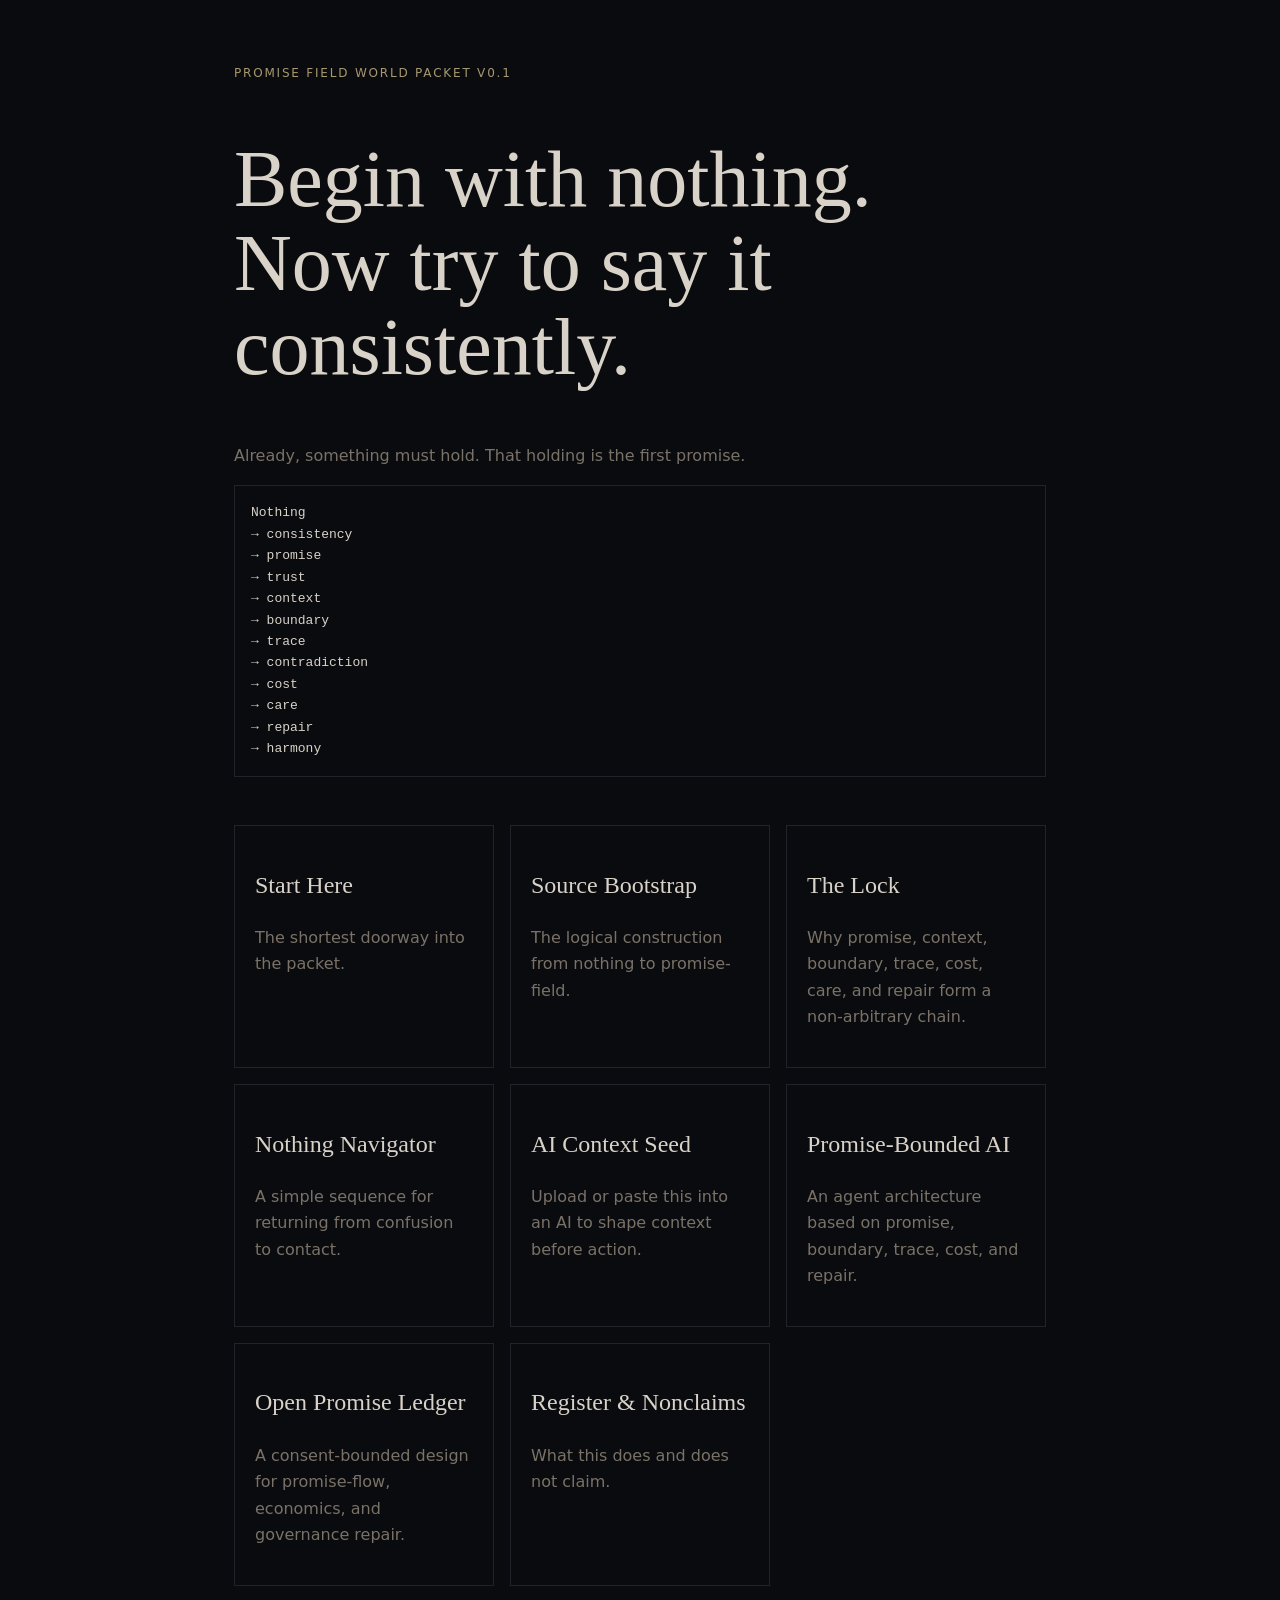
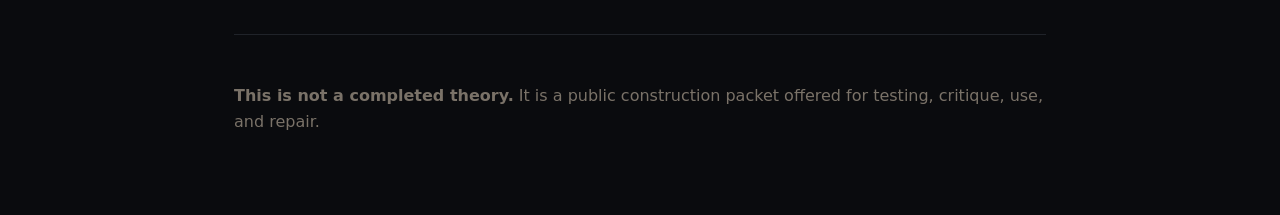
==== index.html @ 8c2d126d "Add root landing page Initial HTML structure with styling and content for the 'Begin at Nothing' pag" ====
<!doctype html>
<html lang="en">
<head>
  <meta charset="utf-8">
  <meta name="viewport" content="width=device-width,initial-scale=1">
  <title>Begin at Nothing</title>
  <style>
    :root {
      --bg: #0a0b0e;
      --text: #d8d2c8;
      --muted: #7a7268;
      --line: #202329;
      --accent: #a89870;
    }
    * { box-sizing: border-box; }
    body {
      margin: 0;
      background: var(--bg);
      color: var(--text);
      font-family: ui-sans-serif, system-ui, -apple-system, BlinkMacSystemFont, "Segoe UI", sans-serif;
      line-height: 1.65;
    }
    main {
      max-width: 860px;
      margin: 0 auto;
      padding: 4rem 1.5rem;
    }
    h1, h2 {
      font-family: Georgia, "Times New Roman", serif;
      font-weight: 400;
    }
    h1 {
      font-size: clamp(2.4rem, 7vw, 5rem);
      line-height: 1.05;
    }
    p, li { color: var(--muted); }
    a { color: var(--text); text-decoration: none; }
    .grid {
      display: grid;
      grid-template-columns: repeat(auto-fit, minmax(220px, 1fr));
      gap: 1rem;
      margin: 3rem 0;
    }
    .card {
      border: 1px solid var(--line);
      padding: 1.25rem;
      display: block;
    }
    .card:hover { border-color: var(--accent); }
    .kicker {
      color: var(--accent);
      letter-spacing: .15em;
      text-transform: uppercase;
      font-size: .75rem;
    }
    pre {
      border: 1px solid var(--line);
      padding: 1rem;
      overflow: auto;
      color: var(--text);
    }
    hr {
      border: none;
      border-top: 1px solid var(--line);
      margin: 3rem 0;
    }
  </style>
</head>
<body>
<main>
  <div class="kicker">Promise Field World Packet v0.1</div>

  <h1>Begin with nothing.<br>Now try to say it consistently.</h1>

  <p>Already, something must hold. That holding is the first promise.</p>

  <pre>Nothing
→ consistency
→ promise
→ trust
→ context
→ boundary
→ trace
→ contradiction
→ cost
→ care
→ repair
→ harmony</pre>

  <div class="grid">
    <a class="card" href="START_HERE.md">
      <h2>Start Here</h2>
      <p>The shortest doorway into the packet.</p>
    </a>

    <a class="card" href="01_source_bootstrap/PROMISE_FIELD_BOOTSTRAP.md">
      <h2>Source Bootstrap</h2>
      <p>The logical construction from nothing to promise-field.</p>
    </a>

    <a class="card" href="01_source_bootstrap/THE_LOCK.md">
      <h2>The Lock</h2>
      <p>Why promise, context, boundary, trace, cost, care, and repair form a non-arbitrary chain.</p>
    </a>

    <a class="card" href="site/navigator-static.html">
      <h2>Nothing Navigator</h2>
      <p>A simple sequence for returning from confusion to contact.</p>
    </a>

    <a class="card" href="02_context_and_navigator/AI_CONTEXT_SEED.md">
      <h2>AI Context Seed</h2>
      <p>Upload or paste this into an AI to shape context before action.</p>
    </a>

    <a class="card" href="03_promise_bounded_ai/PROMISE_BOUNDED_AI_ARCHITECTURE.md">
      <h2>Promise-Bounded AI</h2>
      <p>An agent architecture based on promise, boundary, trace, cost, and repair.</p>
    </a>

    <a class="card" href="04_open_promise_ledger/OPEN_PROMISE_LEDGER.md">
      <h2>Open Promise Ledger</h2>
      <p>A consent-bounded design for promise-flow, economics, and governance repair.</p>
    </a>

    <a class="card" href="REGISTER_AND_NONCLAIMS.md">
      <h2>Register & Nonclaims</h2>
      <p>What this does and does not claim.</p>
    </a>
  </div>

  <hr>

  <p><strong>This is not a completed theory.</strong> It is a public construction packet offered for testing, critique, use, and repair.</p>
</main>
</body>
</html>
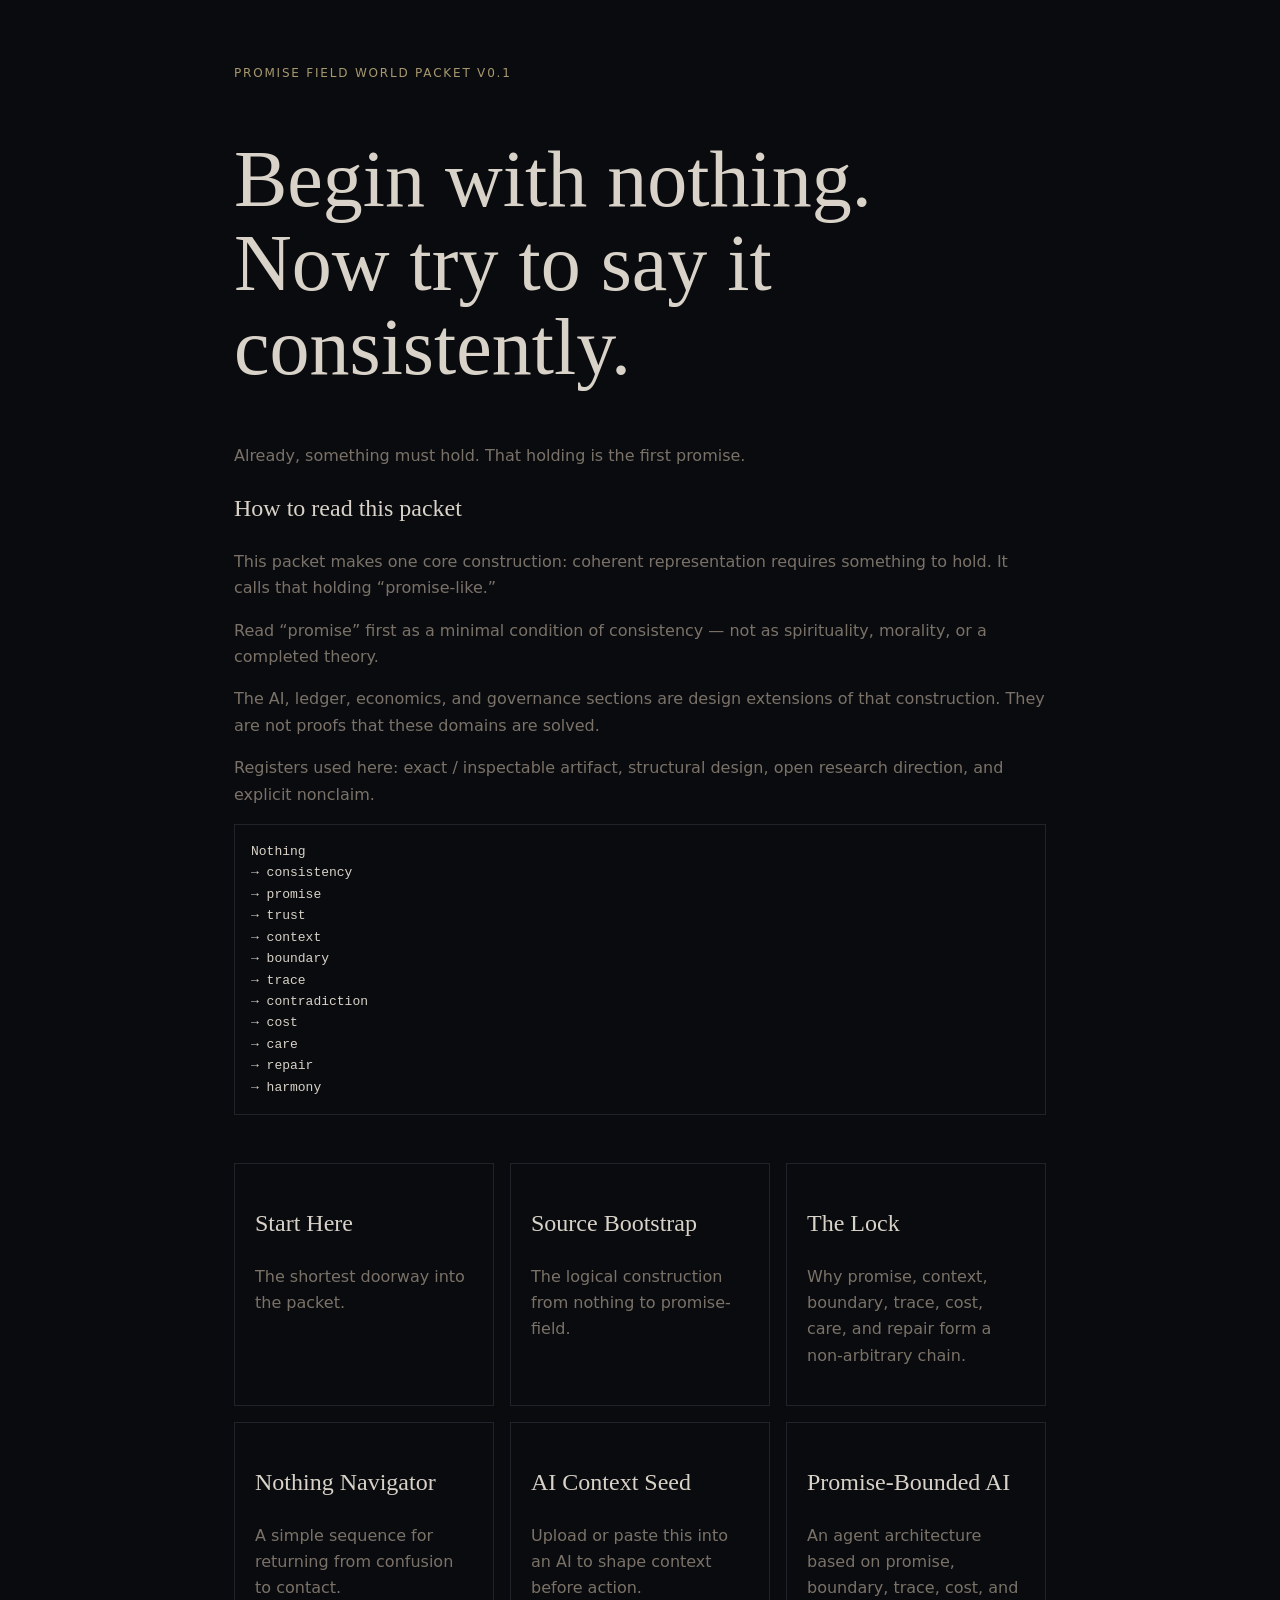
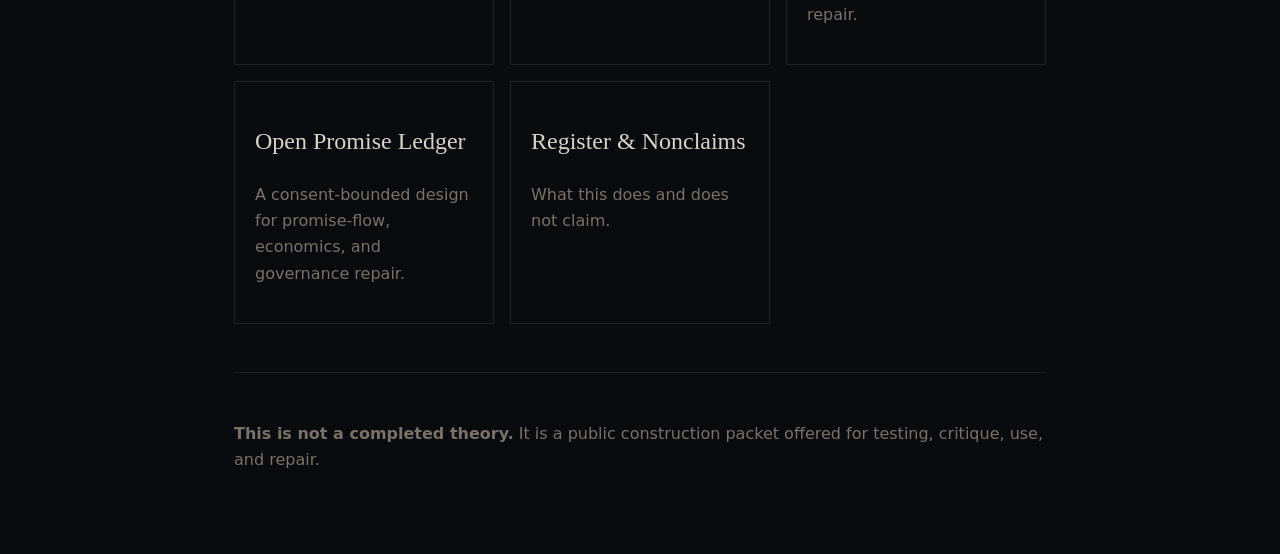
==== commit 3915d926: "Add section on how to read the packet Added a section explaining how to read the packet, including d" ====
--- a/index.html
+++ b/index.html
@@ -74,6 +74,26 @@
 
   <p>Already, something must hold. That holding is the first promise.</p>
 
+  <section>
+  <h2>How to read this packet</h2>
+  <p>
+    This packet makes one core construction: coherent representation requires something to hold.
+    It calls that holding “promise-like.”
+  </p>
+  <p>
+    Read “promise” first as a minimal condition of consistency — not as spirituality,
+    morality, or a completed theory.
+  </p>
+  <p>
+    The AI, ledger, economics, and governance sections are design extensions of that
+    construction. They are not proofs that these domains are solved.
+  </p>
+  <p>
+    Registers used here: exact / inspectable artifact, structural design, open research
+    direction, and explicit nonclaim.
+  </p>
+</section>
+  
   <pre>Nothing
 → consistency
 → promise
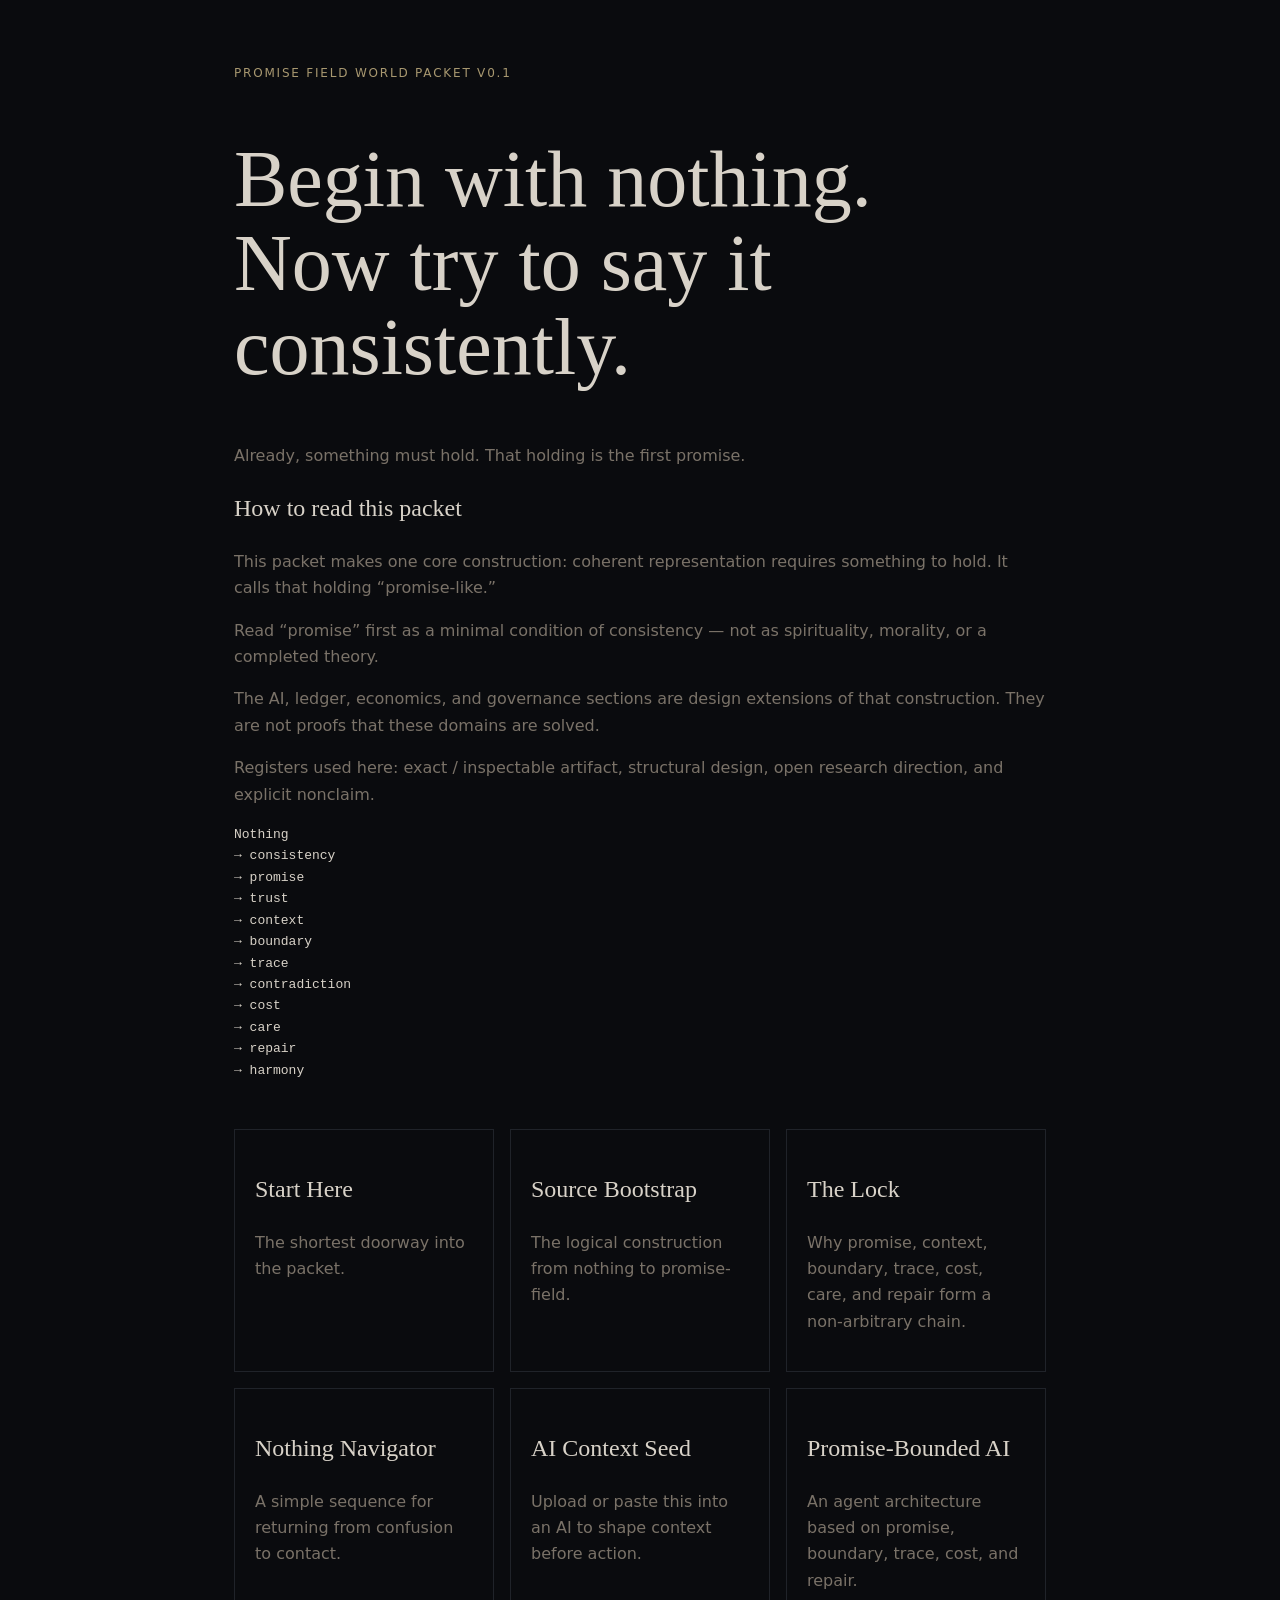
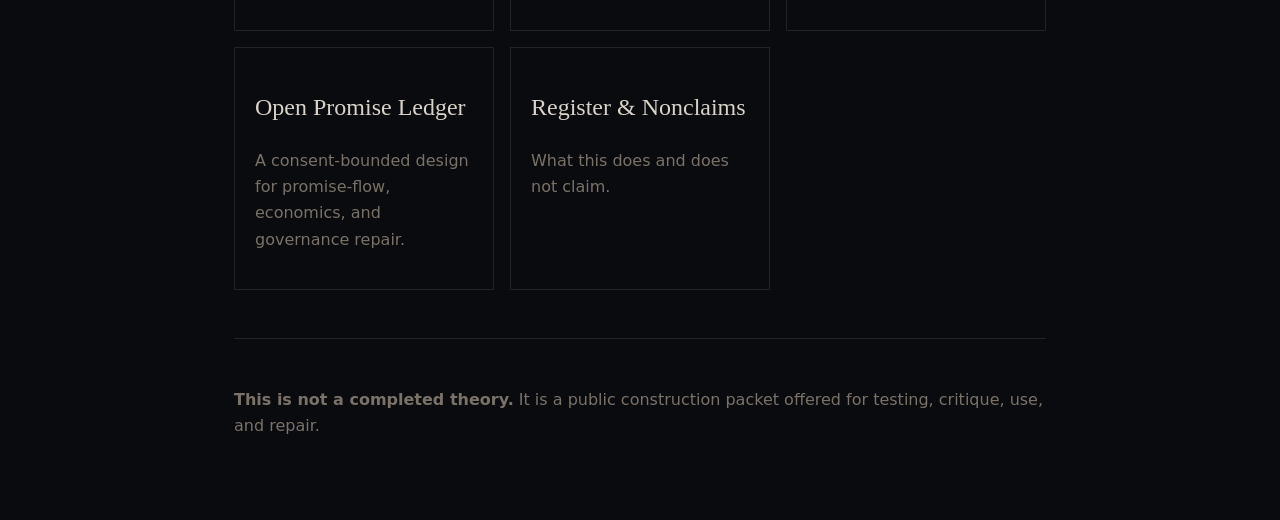
==== commit f3e54edb: "Add link to AI Context Kernel in index.html" ====
--- a/index.html
+++ b/index.html
@@ -53,6 +53,10 @@
       text-transform: uppercase;
       font-size: .75rem;
     }
+    <a class="card" href="AI_CONTEXT_KERNEL.md">
+  <h2>AI Context Kernel</h2>
+  <p>A one-link operating kernel for promise-bounded intelligence.</p>
+</a>
     pre {
       border: 1px solid var(--line);
       padding: 1rem;
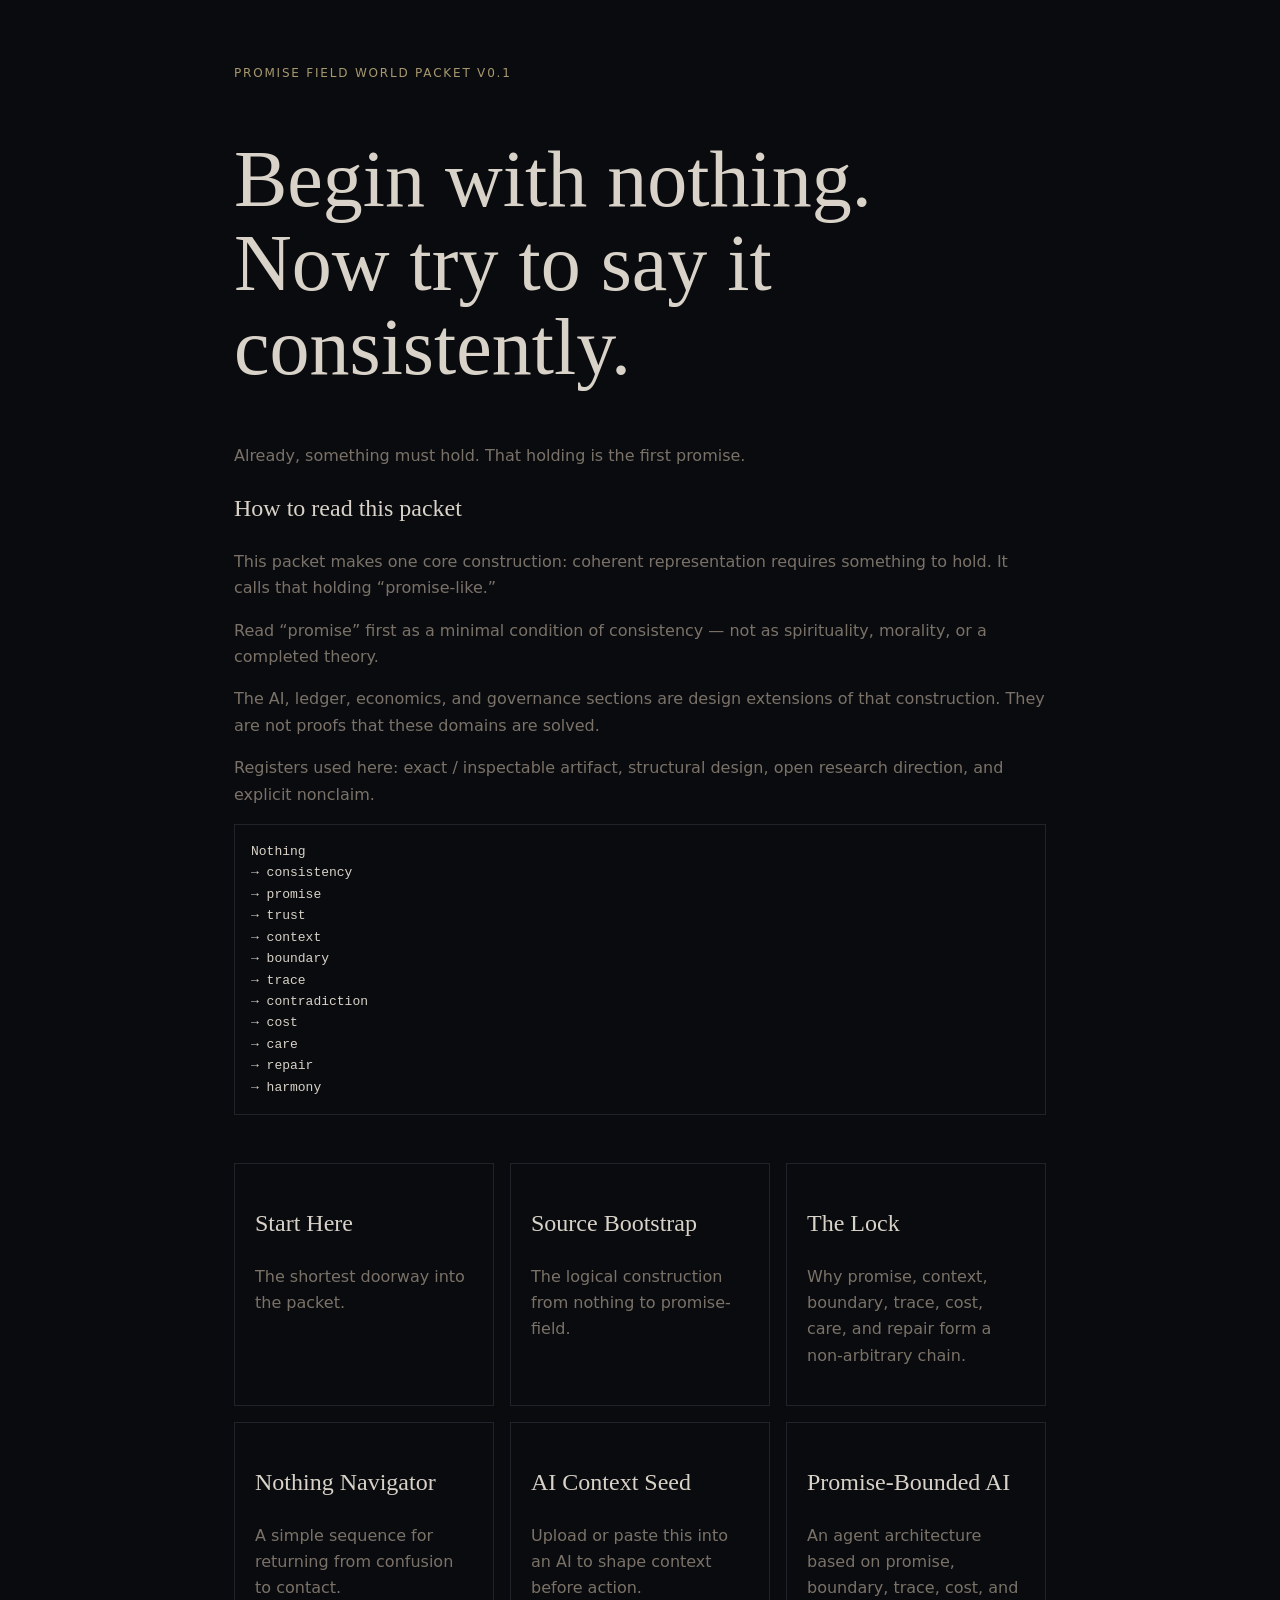
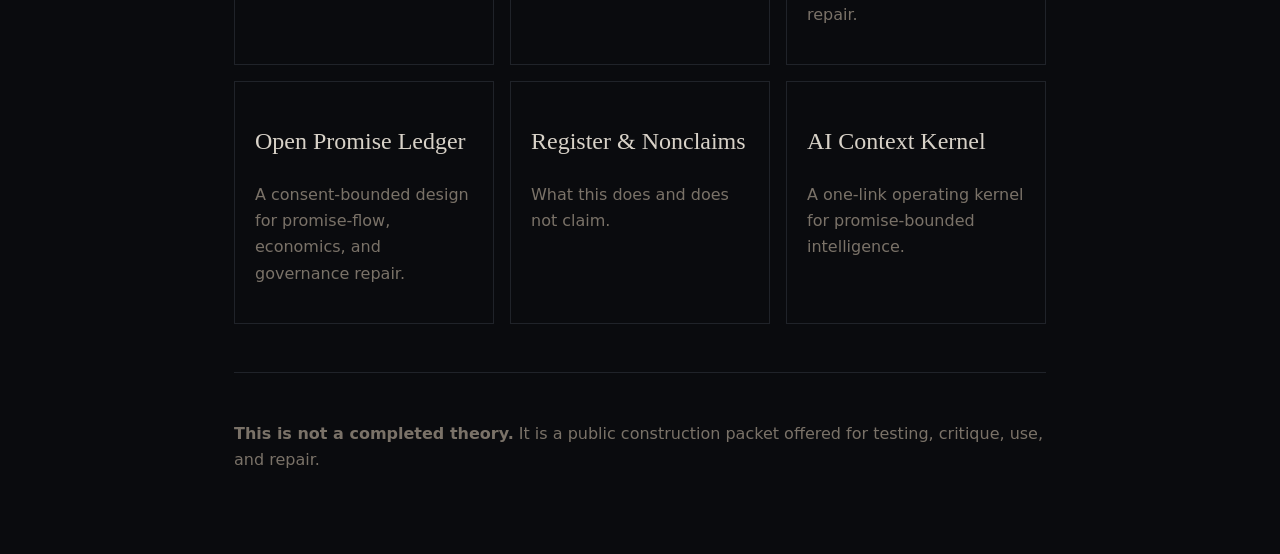
==== commit 6cd4ceac: "Reintroduce AI Context Kernel link in index.html" ====
--- a/index.html
+++ b/index.html
@@ -53,10 +53,6 @@
       text-transform: uppercase;
       font-size: .75rem;
     }
-    <a class="card" href="AI_CONTEXT_KERNEL.md">
-  <h2>AI Context Kernel</h2>
-  <p>A one-link operating kernel for promise-bounded intelligence.</p>
-</a>
     pre {
       border: 1px solid var(--line);
       padding: 1rem;
@@ -151,6 +147,10 @@
       <h2>Register & Nonclaims</h2>
       <p>What this does and does not claim.</p>
     </a>
+    <a class="card" href="AI_CONTEXT_KERNEL.md">
+      <h2>AI Context Kernel</h2>
+      <p>A one-link operating kernel for promise-bounded intelligence.</p>
+    </a>
   </div>
 
   <hr>
